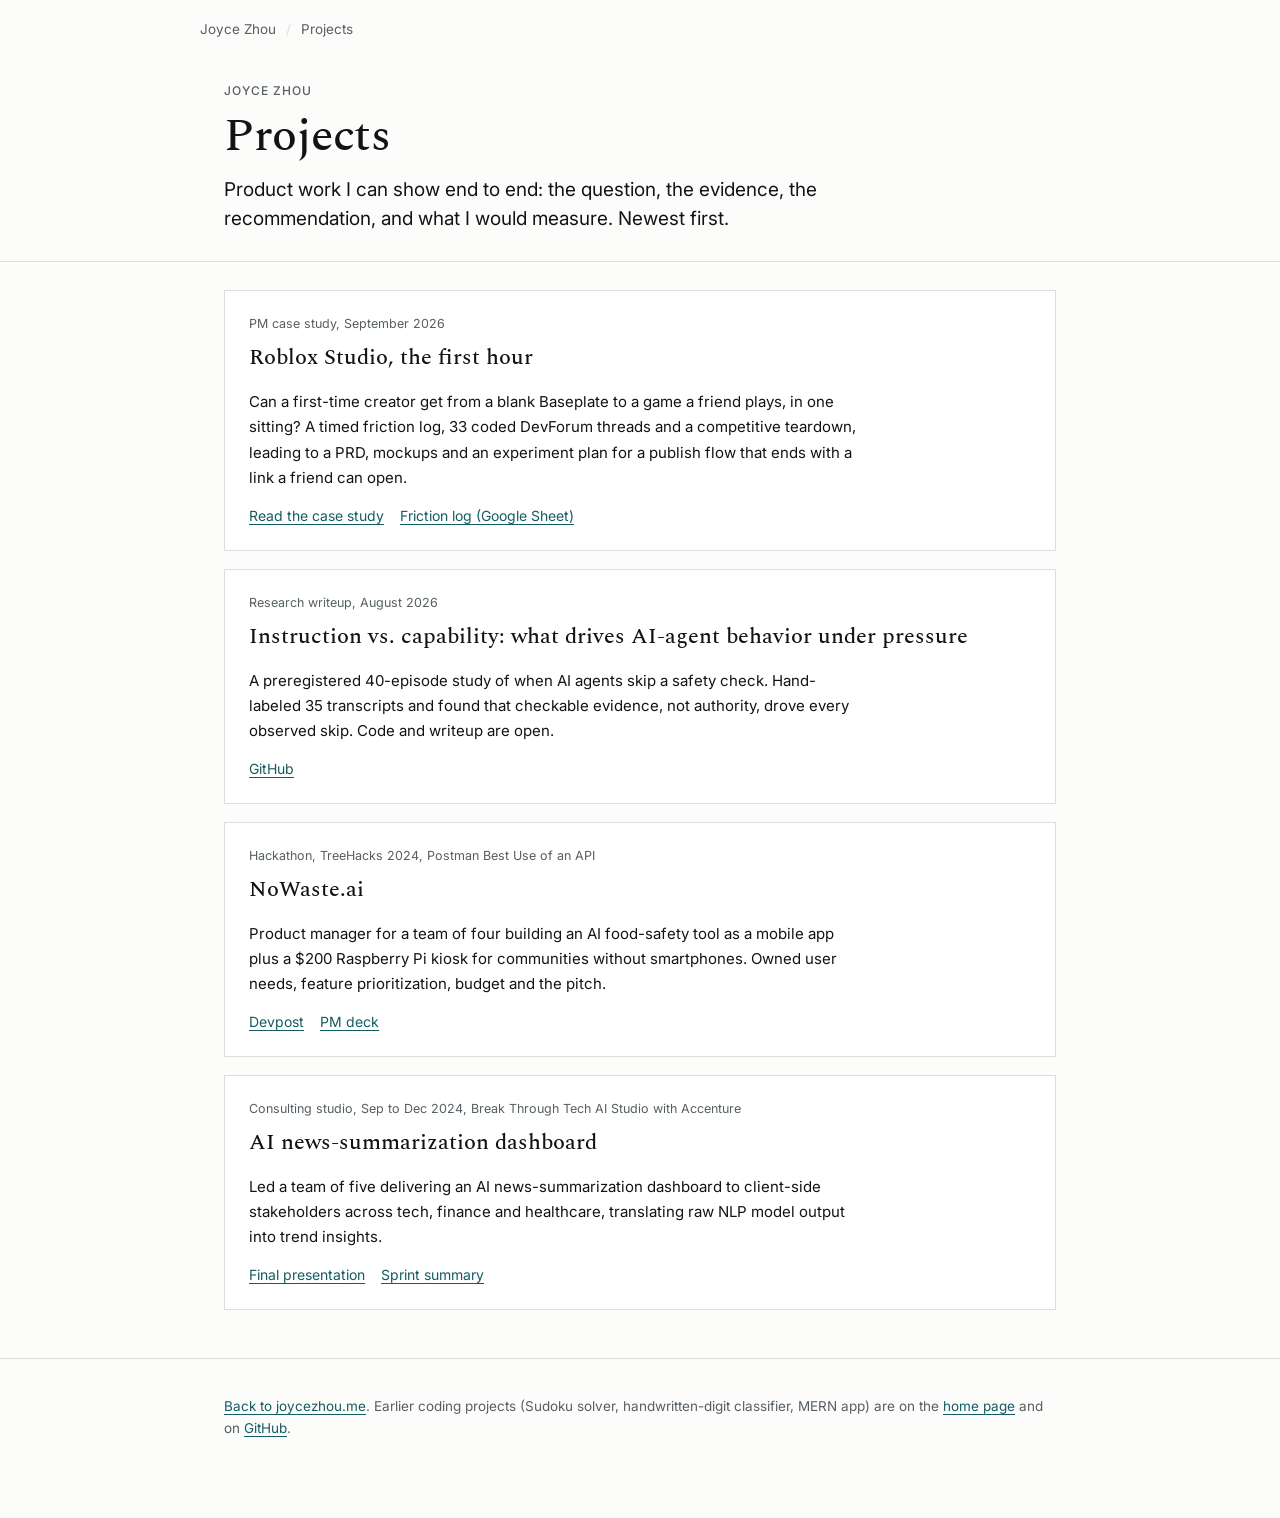
==== projects/index.html @ 83c252a3 "Add projects page and Roblox Studio first-hour case study" ====
<!DOCTYPE html>
<html lang="en">
<head>
<meta charset="utf-8">
<meta name="viewport" content="width=device-width, initial-scale=1">
<title>Projects — Joyce Zhou</title>
<meta name="description" content="Product case studies and selected projects by Joyce Zhou.">
<link rel="preconnect" href="https://fonts.googleapis.com">
<link rel="stylesheet" href="https://fonts.googleapis.com/css2?family=Spectral:wght@400;500;600&family=Inter:wght@400;500;600&family=IBM+Plex+Mono:wght@400;500&display=swap">
<link rel="stylesheet" href="case.css">
</head>
<body>

<div class="wrap crumbs"><a href="/">Joyce Zhou</a><span class="sep">/</span><span>Projects</span></div>

<header class="top">
  <div class="wrap">
    <div class="eyebrow">Joyce Zhou</div>
    <h1>Projects</h1>
    <p class="lede">Product work I can show end to end: the question, the evidence, the recommendation, and what I would measure. Newest first.</p>
  </div>
</header>

<main class="wrap">
  <div class="plist">

    <article class="pcard">
      <div class="k">PM case study, September 2026</div>
      <h3><a href="/projects/roblox-first-hour/">Roblox Studio, the first hour</a></h3>
      <p>Can a first-time creator get from a blank Baseplate to a game a friend plays, in one sitting? A timed friction log, 33 coded DevForum threads and a competitive teardown, leading to a PRD, mockups and an experiment plan for a publish flow that ends with a link a friend can open.</p>
      <div class="links"><a href="/projects/roblox-first-hour/">Read the case study</a><a href="https://docs.google.com/spreadsheets/d/19shdkZhoGck5UpMyfB0tXv_EFp6nd07WBsPz7BrB5BM/edit" target="_blank" rel="noopener">Friction log (Google Sheet)</a></div>
    </article>

    <article class="pcard">
      <div class="k">Research writeup, August 2026</div>
      <h3><a href="https://github.com/joycezhou66/instruction-vs-capability" target="_blank" rel="noopener">Instruction vs. capability: what drives AI-agent behavior under pressure</a></h3>
      <p>A preregistered 40-episode study of when AI agents skip a safety check. Hand-labeled 35 transcripts and found that checkable evidence, not authority, drove every observed skip. Code and writeup are open.</p>
      <div class="links"><a href="https://github.com/joycezhou66/instruction-vs-capability" target="_blank" rel="noopener">GitHub</a></div>
    </article>

    <article class="pcard">
      <div class="k">Hackathon, TreeHacks 2024, Postman Best Use of an API</div>
      <h3><a href="https://devpost.com/software/nowaste-ai" target="_blank" rel="noopener">NoWaste.ai</a></h3>
      <p>Product manager for a team of four building an AI food-safety tool as a mobile app plus a $200 Raspberry Pi kiosk for communities without smartphones. Owned user needs, feature prioritization, budget and the pitch.</p>
      <div class="links"><a href="https://devpost.com/software/nowaste-ai" target="_blank" rel="noopener">Devpost</a><a href="https://www.canva.com/design/DAF9JEwxwt4/CpUcKgNiGDjDeKiWDRBMqg/view" target="_blank" rel="noopener">PM deck</a></div>
    </article>

    <article class="pcard">
      <div class="k">Consulting studio, Sep to Dec 2024, Break Through Tech AI Studio with Accenture</div>
      <h3>AI news-summarization dashboard</h3>
      <p>Led a team of five delivering an AI news-summarization dashboard to client-side stakeholders across tech, finance and healthcare, translating raw NLP model output into trend insights.</p>
      <div class="links"><a href="https://docs.google.com/presentation/d/1aOW6CZmY8D61HK8WVwMbpdDTyWe80B4F/edit?usp=sharing" target="_blank" rel="noopener">Final presentation</a><a href="https://docs.google.com/document/d/1yJ7toQUigzN0sR0zv5uhSdlcvkMMKbwK_TTS98QN65o/edit?tab=t.0" target="_blank" rel="noopener">Sprint summary</a></div>
    </article>

  </div>
</main>

<footer><div class="wrap">
  <p><a href="/">Back to joycezhou.me</a>. Earlier coding projects (Sudoku solver, handwritten-digit classifier, MERN app) are on the <a href="/#building">home page</a> and on <a href="https://github.com/joycezhou66" target="_blank" rel="noopener">GitHub</a>.</p>
</div></footer>
</body>
</html>
---- projects/case.css ----
:root{
  --bg:#fcfcfb; --panel:#FFFFFF; --ink:#111417; --muted:#565f63; --rule:#dcdedc; --soft:#eff1f0;
  --accent:#145c63; --link:#145c63;
  --display:"Spectral",Georgia,serif; --body:"Inter",system-ui,-apple-system,sans-serif;
  --ok-bg:#E4F3E9; --ok-ink:#1E6A3A; --warn-bg:#FBF0D6; --warn-ink:#875800; --bad-bg:#FBE4E1; --bad-ink:#9B2B22;
}
*{box-sizing:border-box}
html{scroll-behavior:smooth}
body{margin:0;background:var(--bg);color:var(--ink);font:16.5px/1.68 var(--body);-webkit-font-smoothing:antialiased}
.mono{font-family:"IBM Plex Mono",ui-monospace,SFMono-Regular,Menlo,monospace;font-variant-numeric:tabular-nums}
a{color:var(--link);text-decoration:underline;text-decoration-thickness:1px;text-underline-offset:3px}
a:hover{text-decoration-thickness:2px}
a:focus-visible{outline:2px solid var(--accent);outline-offset:2px}
.wrap{max-width:880px;margin:0 auto;padding:0 24px}
.prose{max-width:68ch}
.crumbs{display:flex;gap:10px;align-items:center;padding:18px 0 0;font-size:13.5px;color:var(--muted)}
.crumbs a{color:var(--muted);text-decoration:none}
.crumbs a:hover{color:var(--ink)}
.crumbs span.sep{color:var(--rule)}
header.top{padding:40px 0 28px;border-bottom:1px solid var(--rule)}
.eyebrow{font-size:12px;letter-spacing:.08em;text-transform:uppercase;color:var(--muted);font-weight:500}
h1{font-family:var(--display);font-size:clamp(32px,4.8vw,46px);line-height:1.12;margin:10px 0 14px;font-weight:500;letter-spacing:-.01em;text-wrap:balance}
.lede{font-size:19px;line-height:1.5;max-width:62ch;margin:0}
.meta{display:flex;flex-wrap:wrap;gap:8px 28px;margin-top:22px;color:var(--muted);font-size:14px}
.meta b{color:var(--ink);font-weight:500}
nav.toc{position:sticky;top:0;background:var(--bg);border-bottom:1px solid var(--rule);z-index:5}
nav.toc .wrap{display:flex;gap:4px 22px;overflow-x:auto;padding-top:10px;padding-bottom:10px;font-size:13.5px}
nav.toc a{color:var(--muted);text-decoration:none;white-space:nowrap}
nav.toc a:hover{color:var(--ink)}
section{padding:52px 0 10px;border-bottom:1px solid var(--rule)}
section:last-of-type{border-bottom:0}
h2{font-family:var(--display);font-size:28px;line-height:1.2;margin:6px 0 18px;font-weight:500;letter-spacing:-.01em;text-wrap:balance}
h3{font-size:17px;margin:34px 0 8px;font-weight:600}
p{margin:0 0 14px}
.note{background:var(--soft);border-left:3px solid var(--accent);padding:12px 16px;margin:20px 0;font-size:15px;max-width:68ch}
.note p:last-child{margin:0}
.grid3{display:grid;grid-template-columns:repeat(3,1fr);gap:14px;margin:22px 0}
@media (max-width:640px){.grid3{grid-template-columns:1fr}}
.tile{background:var(--panel);border:1px solid var(--rule);padding:16px 18px}
.tile .k{font-size:12px;color:var(--muted);letter-spacing:.06em;text-transform:uppercase;font-weight:500}
.tile .v{font-size:30px;line-height:1.1;margin:6px 0 4px;font-weight:500}
.tile .s{font-size:13.5px;color:var(--muted);line-height:1.45}
.tablewrap{overflow-x:auto;margin:18px 0 8px}
table{border-collapse:collapse;width:100%;font-size:14.5px;background:var(--panel)}
th,td{text-align:left;vertical-align:top;padding:10px 12px;border-bottom:1px solid var(--rule)}
th{font-size:12px;letter-spacing:.06em;text-transform:uppercase;color:var(--muted);font-weight:500;background:var(--soft)}
td.n{color:var(--muted);width:2.5em}
td.t{white-space:nowrap}
.chip{display:inline-block;font-size:12.5px;font-weight:500;padding:2px 9px;border-radius:999px;white-space:nowrap}
.ok{background:var(--ok-bg);color:var(--ok-ink)} .warn{background:var(--warn-bg);color:var(--warn-ink)} .bad{background:var(--bad-bg);color:var(--bad-ink)}
.cap{font-size:13px;color:var(--muted);margin:8px 0 0;line-height:1.5}
figure{margin:22px 0}
figure img{display:block;width:100%;height:auto;border:1px solid var(--rule);background:var(--soft)}
figure figcaption{font-size:13px;color:var(--muted);margin-top:8px;line-height:1.5}
.figs2{display:grid;grid-template-columns:1fr 1fr;gap:18px}
@media (max-width:720px){.figs2{grid-template-columns:1fr}}
blockquote{margin:18px 0;padding:0 0 0 18px;border-left:2px solid var(--rule);font-family:var(--display);font-size:18px;line-height:1.5}
blockquote cite{display:block;font-style:normal;color:var(--muted);font-size:13.5px;margin-top:6px}
.bars{margin:18px 0 6px;display:grid;grid-template-columns:max-content 1fr max-content;gap:9px 14px;align-items:center;font-size:14.5px;max-width:720px}
.bars .bar{height:14px;background:var(--accent);border-radius:0 4px 4px 0}
.bars .val{color:var(--muted);font-size:13.5px}
.two{display:grid;grid-template-columns:1fr 1fr;gap:18px;margin:22px 0}
@media (max-width:720px){.two{grid-template-columns:1fr}}
.mock{background:var(--panel);border:1px solid var(--rule);overflow:hidden}
.mock .bar-top{display:flex;align-items:center;gap:10px;padding:9px 14px;border-bottom:1px solid var(--rule);font-size:12.5px;color:var(--muted);background:var(--soft)}
.mock .bar-top .dot{width:9px;height:9px;border-radius:50%;background:var(--rule)}
.mock .body{padding:16px 18px;font-size:14px;line-height:1.5}
.mock .ttl{font-weight:600;font-size:15px;margin:0 0 4px}
.mock .sub{color:var(--muted);font-size:13px;margin:0 0 14px}
.prog{border:1px solid var(--rule);padding:10px 12px;font-size:13px;margin:10px 0}
.prog .line{display:flex;justify-content:space-between;gap:10px;padding:4px 0}
.prog .line small{color:var(--muted)}
.prog .track{height:6px;background:var(--soft);border-radius:3px;margin:6px 0 2px;overflow:hidden}
.prog .track i{display:block;height:100%;width:62%;background:var(--accent)}
.btn{display:inline-block;padding:7px 14px;border-radius:6px;font-size:13.5px;font-weight:500;border:1px solid var(--rule);color:var(--ink);background:var(--panel)}
.btn.primary{background:var(--accent);color:#fff;border-color:var(--accent)}
.row{display:flex;gap:10px;align-items:center;flex-wrap:wrap;margin-top:12px}
.check{display:grid;grid-template-columns:22px 1fr;gap:10px;padding:10px 0;border-bottom:1px solid var(--rule);font-size:13.5px}
.check:last-child{border-bottom:0}
.check .ic{width:18px;height:18px;border-radius:50%;display:inline-grid;place-items:center;font-size:11px;font-weight:600;margin-top:2px}
.check .ic.ok{background:var(--ok-bg);color:var(--ok-ink)} .check .ic.warn{background:var(--warn-bg);color:var(--warn-ink)}
.check small{display:block;color:var(--muted);margin-top:2px}
.kv{display:grid;grid-template-columns:max-content 1fr;gap:8px 18px;font-size:15px;margin:14px 0}
.kv dt{color:var(--muted);margin:0}
.kv dd{margin:0}
ul.plain{padding-left:20px;margin:8px 0 14px}
ul.plain li{margin:0 0 8px}
.embed{border:1px solid var(--rule);background:var(--panel);margin:18px 0 6px}
.embed iframe{display:block;width:100%;height:560px;border:0}
footer{padding:36px 0 64px;color:var(--muted);font-size:13.5px;border-top:1px solid var(--rule)}
footer ol{padding-left:18px;margin:8px 0}
footer li{margin:0 0 5px;overflow-wrap:anywhere}
/* projects index */
.plist{display:grid;gap:18px;margin:28px 0 48px}
.pcard{display:grid;grid-template-columns:1fr;gap:6px;padding:22px 24px;background:var(--panel);border:1px solid var(--rule)}
.pcard h3{margin:0;font-size:22px;font-family:var(--display);font-weight:500}
.pcard h3 a{text-decoration:none;color:var(--ink)}
.pcard h3 a:hover{color:var(--accent)}
.pcard .k{font-size:12.5px;color:var(--muted)}
.pcard p{margin:6px 0 0;font-size:15px;max-width:68ch}
.pcard .links{display:flex;gap:16px;flex-wrap:wrap;font-size:14px;margin-top:8px}
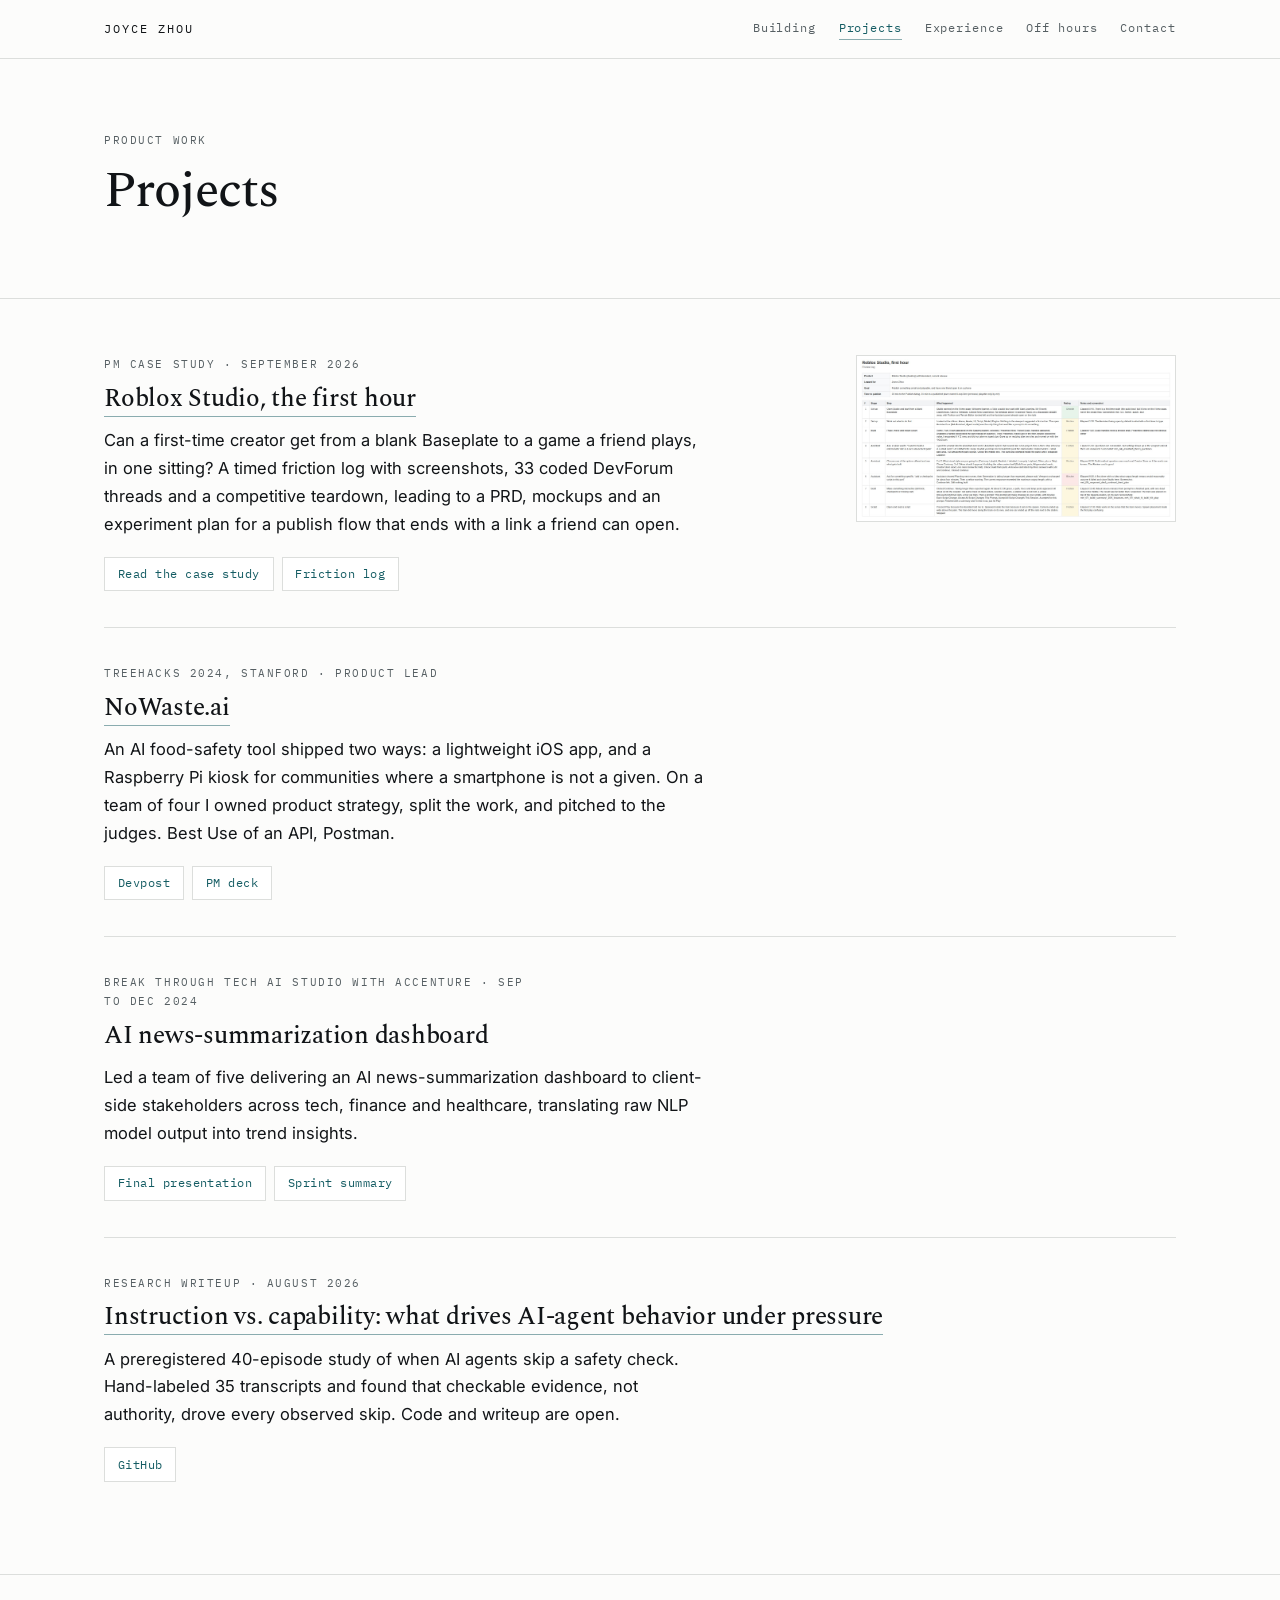
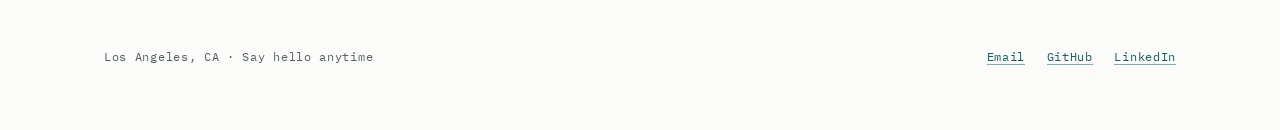
==== commit 83214c21: "Simplify case study typography and spacing" ====
--- a/projects/index.html
+++ b/projects/index.html
@@ -5,58 +5,95 @@
 <meta name="viewport" content="width=device-width, initial-scale=1">
 <title>Projects — Joyce Zhou</title>
 <meta name="description" content="Product case studies and selected projects by Joyce Zhou.">
+<meta name="theme-color" content="#fcfcfb">
 <link rel="preconnect" href="https://fonts.googleapis.com">
-<link rel="stylesheet" href="https://fonts.googleapis.com/css2?family=Spectral:wght@400;500;600&family=Inter:wght@400;500;600&family=IBM+Plex+Mono:wght@400;500&display=swap">
-<link rel="stylesheet" href="case.css">
+<link rel="preconnect" href="https://fonts.gstatic.com" crossorigin>
+<link href="https://fonts.googleapis.com/css2?family=Spectral:wght@400;500;600&family=Inter:wght@400;500;600&family=IBM+Plex+Mono:wght@400;500&display=swap" rel="stylesheet">
+<link rel="stylesheet" href="/projects/case.css">
 </head>
 <body>
 
-<div class="wrap crumbs"><a href="/">Joyce Zhou</a><span class="sep">/</span><span>Projects</span></div>
-
-<header class="top">
-  <div class="wrap">
-    <div class="eyebrow">Joyce Zhou</div>
-    <h1>Projects</h1>
-    <p class="lede">Product work I can show end to end: the question, the evidence, the recommendation, and what I would measure. Newest first.</p>
+<header class="masthead">
+  <div class="shell">
+    <a class="wordmark" href="/">Joyce Zhou</a>
+    <nav aria-label="Sections">
+      <a href="/#building">Building</a>
+      <a href="/projects/" class="here">Projects</a>
+      <a href="/#experience">Experience</a>
+      <a href="/#offhours">Off hours</a>
+      <a href="/#contact">Contact</a>
+    </nav>
   </div>
 </header>
 
-<main class="wrap">
-  <div class="plist">
+<main>
+  <section class="hero">
+    <div class="shell">
+      <p class="eyebrow">Product work</p>
+      <h1>Projects</h1>
+    </div>
+  </section>
 
-    <article class="pcard">
-      <div class="k">PM case study, September 2026</div>
-      <h3><a href="/projects/roblox-first-hour/">Roblox Studio, the first hour</a></h3>
-      <p>Can a first-time creator get from a blank Baseplate to a game a friend plays, in one sitting? A timed friction log, 33 coded DevForum threads and a competitive teardown, leading to a PRD, mockups and an experiment plan for a publish flow that ends with a link a friend can open.</p>
-      <div class="links"><a href="/projects/roblox-first-hour/">Read the case study</a><a href="https://docs.google.com/spreadsheets/d/19shdkZhoGck5UpMyfB0tXv_EFp6nd07WBsPz7BrB5BM/edit" target="_blank" rel="noopener">Friction log (Google Sheet)</a></div>
-    </article>
+  <section class="band">
+    <div class="shell">
 
-    <article class="pcard">
-      <div class="k">Research writeup, August 2026</div>
-      <h3><a href="https://github.com/joycezhou66/instruction-vs-capability" target="_blank" rel="noopener">Instruction vs. capability: what drives AI-agent behavior under pressure</a></h3>
-      <p>A preregistered 40-episode study of when AI agents skip a safety check. Hand-labeled 35 transcripts and found that checkable evidence, not authority, drove every observed skip. Code and writeup are open.</p>
-      <div class="links"><a href="https://github.com/joycezhou66/instruction-vs-capability" target="_blank" rel="noopener">GitHub</a></div>
-    </article>
+      <article class="entry">
+        <div>
+          <p class="eyebrow">PM case study &middot; September 2026</p>
+          <h3><a href="/projects/roblox-first-hour/">Roblox Studio, the first hour</a></h3>
+          <p>Can a first-time creator get from a blank Baseplate to a game a friend plays, in one sitting? A timed friction log with screenshots, 33 coded DevForum threads and a competitive teardown, leading to a PRD, mockups and an experiment plan for a publish flow that ends with a link a friend can open.</p>
+          <ul class="links"><li><a href="/projects/roblox-first-hour/">Read the case study</a></li><li><a href="https://docs.google.com/spreadsheets/d/19shdkZhoGck5UpMyfB0tXv_EFp6nd07WBsPz7BrB5BM/edit" target="_blank" rel="noopener">Friction log</a></li></ul>
+        </div>
+        <figure class="plate">
+          <div class="frame"><a href="/projects/roblox-first-hour/"><img src="/projects/roblox-first-hour/img/friction_log_preview.jpg?v=4" alt="The friction log: details block and the first eight timed rows" loading="lazy"></a></div>
+        </figure>
+      </article>
 
-    <article class="pcard">
-      <div class="k">Hackathon, TreeHacks 2024, Postman Best Use of an API</div>
-      <h3><a href="https://devpost.com/software/nowaste-ai" target="_blank" rel="noopener">NoWaste.ai</a></h3>
-      <p>Product manager for a team of four building an AI food-safety tool as a mobile app plus a $200 Raspberry Pi kiosk for communities without smartphones. Owned user needs, feature prioritization, budget and the pitch.</p>
-      <div class="links"><a href="https://devpost.com/software/nowaste-ai" target="_blank" rel="noopener">Devpost</a><a href="https://www.canva.com/design/DAF9JEwxwt4/CpUcKgNiGDjDeKiWDRBMqg/view" target="_blank" rel="noopener">PM deck</a></div>
-    </article>
+      <article class="entry">
+        <div>
+          <p class="eyebrow">TreeHacks 2024, Stanford &middot; Product lead</p>
+          <h3><a href="https://devpost.com/software/nowaste-ai" target="_blank" rel="noopener">NoWaste.ai</a></h3>
+          <p>An AI food-safety tool shipped two ways: a lightweight iOS app, and a Raspberry Pi kiosk for communities where a smartphone is not a given. On a team of four I owned product strategy, split the work, and pitched to the judges. Best Use of an API, Postman.</p>
+          <ul class="links"><li><a href="https://devpost.com/software/nowaste-ai" target="_blank" rel="noopener">Devpost</a></li><li><a href="https://www.canva.com/design/DAF9JEwxwt4/CpUcKgNiGDjDeKiWDRBMqg/view" target="_blank" rel="noopener">PM deck</a></li></ul>
+        </div>
+        <figure class="plate">
+          <div class="frame"><img src="https://joycezhou.me/images/swift.png" alt="Swift mockup of the NoWaste mobile app" loading="lazy" onerror="this.closest('figure').remove()"></div>
+        </figure>
+      </article>
 
-    <article class="pcard">
-      <div class="k">Consulting studio, Sep to Dec 2024, Break Through Tech AI Studio with Accenture</div>
-      <h3>AI news-summarization dashboard</h3>
-      <p>Led a team of five delivering an AI news-summarization dashboard to client-side stakeholders across tech, finance and healthcare, translating raw NLP model output into trend insights.</p>
-      <div class="links"><a href="https://docs.google.com/presentation/d/1aOW6CZmY8D61HK8WVwMbpdDTyWe80B4F/edit?usp=sharing" target="_blank" rel="noopener">Final presentation</a><a href="https://docs.google.com/document/d/1yJ7toQUigzN0sR0zv5uhSdlcvkMMKbwK_TTS98QN65o/edit?tab=t.0" target="_blank" rel="noopener">Sprint summary</a></div>
-    </article>
+      <article class="entry noplate">
+        <div>
+          <p class="eyebrow">Break Through Tech AI Studio with Accenture &middot; Sep to Dec 2024</p>
+          <h3>AI news-summarization dashboard</h3>
+          <p>Led a team of five delivering an AI news-summarization dashboard to client-side stakeholders across tech, finance and healthcare, translating raw NLP model output into trend insights.</p>
+          <ul class="links"><li><a href="https://docs.google.com/presentation/d/1aOW6CZmY8D61HK8WVwMbpdDTyWe80B4F/edit?usp=sharing" target="_blank" rel="noopener">Final presentation</a></li><li><a href="https://docs.google.com/document/d/1yJ7toQUigzN0sR0zv5uhSdlcvkMMKbwK_TTS98QN65o/edit?tab=t.0" target="_blank" rel="noopener">Sprint summary</a></li></ul>
+        </div>
+      </article>
 
-  </div>
+      <article class="entry noplate">
+        <div>
+          <p class="eyebrow">Research writeup &middot; August 2026</p>
+          <h3><a href="https://github.com/joycezhou66/instruction-vs-capability" target="_blank" rel="noopener">Instruction vs. capability: what drives AI-agent behavior under pressure</a></h3>
+          <p>A preregistered 40-episode study of when AI agents skip a safety check. Hand-labeled 35 transcripts and found that checkable evidence, not authority, drove every observed skip. Code and writeup are open.</p>
+          <ul class="links"><li><a href="https://github.com/joycezhou66/instruction-vs-capability" target="_blank" rel="noopener">GitHub</a></li></ul>
+        </div>
+      </article>
+
+    </div>
+  </section>
 </main>
 
-<footer><div class="wrap">
-  <p><a href="/">Back to joycezhou.me</a>. Earlier coding projects (Sudoku solver, handwritten-digit classifier, MERN app) are on the <a href="/#building">home page</a> and on <a href="https://github.com/joycezhou66" target="_blank" rel="noopener">GitHub</a>.</p>
-</div></footer>
+<footer class="colophon" id="contact">
+  <div class="shell">
+    <div class="row2">
+      <span>Los Angeles, CA &middot; Say hello anytime</span>
+      <ul>
+        <li><a href="mailto:jezhou@usc.edu">Email</a></li>
+        <li><a href="https://github.com/joycezhou66">GitHub</a></li>
+        <li><a href="https://www.linkedin.com/in/joycezhou22/">LinkedIn</a></li>
+      </ul>
+    </div>
+  </div>
+</footer>
 </body>
 </html>
--- a/projects/case.css
+++ b/projects/case.css
@@ -1,101 +1,140 @@
 :root{
-  --bg:#fcfcfb; --panel:#FFFFFF; --ink:#111417; --muted:#565f63; --rule:#dcdedc; --soft:#eff1f0;
-  --accent:#145c63; --link:#145c63;
-  --display:"Spectral",Georgia,serif; --body:"Inter",system-ui,-apple-system,sans-serif;
-  --ok-bg:#E4F3E9; --ok-ink:#1E6A3A; --warn-bg:#FBF0D6; --warn-ink:#875800; --bad-bg:#FBE4E1; --bad-ink:#9B2B22;
+  --ink:#111417; --ink-soft:#565f63; --paper:#fcfcfb; --wash:#eff1f0;
+  --accent:#145c63; --accent-soft:#8aacaf; --rule:#dcdedc;
+  --display:"Spectral",Georgia,serif; --body:"Inter",system-ui,-apple-system,sans-serif; --mono:"IBM Plex Mono",ui-monospace,SFMono-Regular,monospace;
+  --ok:#1E6A3A; --warn:#875800; --bad:#9B2B22;
 }
-*{box-sizing:border-box}
-html{scroll-behavior:smooth}
-body{margin:0;background:var(--bg);color:var(--ink);font:16.5px/1.68 var(--body);-webkit-font-smoothing:antialiased}
-.mono{font-family:"IBM Plex Mono",ui-monospace,SFMono-Regular,Menlo,monospace;font-variant-numeric:tabular-nums}
-a{color:var(--link);text-decoration:underline;text-decoration-thickness:1px;text-underline-offset:3px}
-a:hover{text-decoration-thickness:2px}
-a:focus-visible{outline:2px solid var(--accent);outline-offset:2px}
-.wrap{max-width:880px;margin:0 auto;padding:0 24px}
-.prose{max-width:68ch}
-.crumbs{display:flex;gap:10px;align-items:center;padding:18px 0 0;font-size:13.5px;color:var(--muted)}
-.crumbs a{color:var(--muted);text-decoration:none}
-.crumbs a:hover{color:var(--ink)}
-.crumbs span.sep{color:var(--rule)}
-header.top{padding:40px 0 28px;border-bottom:1px solid var(--rule)}
-.eyebrow{font-size:12px;letter-spacing:.08em;text-transform:uppercase;color:var(--muted);font-weight:500}
-h1{font-family:var(--display);font-size:clamp(32px,4.8vw,46px);line-height:1.12;margin:10px 0 14px;font-weight:500;letter-spacing:-.01em;text-wrap:balance}
-.lede{font-size:19px;line-height:1.5;max-width:62ch;margin:0}
-.meta{display:flex;flex-wrap:wrap;gap:8px 28px;margin-top:22px;color:var(--muted);font-size:14px}
-.meta b{color:var(--ink);font-weight:500}
-nav.toc{position:sticky;top:0;background:var(--bg);border-bottom:1px solid var(--rule);z-index:5}
-nav.toc .wrap{display:flex;gap:4px 22px;overflow-x:auto;padding-top:10px;padding-bottom:10px;font-size:13.5px}
-nav.toc a{color:var(--muted);text-decoration:none;white-space:nowrap}
-nav.toc a:hover{color:var(--ink)}
-section{padding:52px 0 10px;border-bottom:1px solid var(--rule)}
-section:last-of-type{border-bottom:0}
-h2{font-family:var(--display);font-size:28px;line-height:1.2;margin:6px 0 18px;font-weight:500;letter-spacing:-.01em;text-wrap:balance}
-h3{font-size:17px;margin:34px 0 8px;font-weight:600}
-p{margin:0 0 14px}
-.note{background:var(--soft);border-left:3px solid var(--accent);padding:12px 16px;margin:20px 0;font-size:15px;max-width:68ch}
-.note p:last-child{margin:0}
-.grid3{display:grid;grid-template-columns:repeat(3,1fr);gap:14px;margin:22px 0}
-@media (max-width:640px){.grid3{grid-template-columns:1fr}}
-.tile{background:var(--panel);border:1px solid var(--rule);padding:16px 18px}
-.tile .k{font-size:12px;color:var(--muted);letter-spacing:.06em;text-transform:uppercase;font-weight:500}
-.tile .v{font-size:30px;line-height:1.1;margin:6px 0 4px;font-weight:500}
-.tile .s{font-size:13.5px;color:var(--muted);line-height:1.45}
-.tablewrap{overflow-x:auto;margin:18px 0 8px}
-table{border-collapse:collapse;width:100%;font-size:14.5px;background:var(--panel)}
-th,td{text-align:left;vertical-align:top;padding:10px 12px;border-bottom:1px solid var(--rule)}
-th{font-size:12px;letter-spacing:.06em;text-transform:uppercase;color:var(--muted);font-weight:500;background:var(--soft)}
-td.n{color:var(--muted);width:2.5em}
-td.t{white-space:nowrap}
-.chip{display:inline-block;font-size:12.5px;font-weight:500;padding:2px 9px;border-radius:999px;white-space:nowrap}
-.ok{background:var(--ok-bg);color:var(--ok-ink)} .warn{background:var(--warn-bg);color:var(--warn-ink)} .bad{background:var(--bad-bg);color:var(--bad-ink)}
-.cap{font-size:13px;color:var(--muted);margin:8px 0 0;line-height:1.5}
-figure{margin:22px 0}
-figure img{display:block;width:100%;height:auto;border:1px solid var(--rule);background:var(--soft)}
-figure figcaption{font-size:13px;color:var(--muted);margin-top:8px;line-height:1.5}
-.figs2{display:grid;grid-template-columns:1fr 1fr;gap:18px}
-@media (max-width:720px){.figs2{grid-template-columns:1fr}}
-blockquote{margin:18px 0;padding:0 0 0 18px;border-left:2px solid var(--rule);font-family:var(--display);font-size:18px;line-height:1.5}
-blockquote cite{display:block;font-style:normal;color:var(--muted);font-size:13.5px;margin-top:6px}
-.bars{margin:18px 0 6px;display:grid;grid-template-columns:max-content 1fr max-content;gap:9px 14px;align-items:center;font-size:14.5px;max-width:720px}
-.bars .bar{height:14px;background:var(--accent);border-radius:0 4px 4px 0}
-.bars .val{color:var(--muted);font-size:13.5px}
-.two{display:grid;grid-template-columns:1fr 1fr;gap:18px;margin:22px 0}
+*,*::before,*::after{box-sizing:border-box}
+html{-webkit-text-size-adjust:100%;scroll-behavior:smooth}
+@media (prefers-reduced-motion:reduce){html{scroll-behavior:auto}}
+body{margin:0;background:var(--paper);color:var(--ink);font-family:var(--body);font-size:16.5px;line-height:1.68;-webkit-font-smoothing:antialiased}
+img{display:block;max-width:100%}
+a{color:inherit}
+a:focus-visible{outline:2px solid var(--accent);outline-offset:3px;border-radius:2px}
+.shell{max-width:70rem;margin:0 auto;padding:0 1.5rem}
+.text{max-width:62ch}
+.text a,.prose a{color:var(--accent);text-decoration:none;border-bottom:1px solid var(--accent-soft)}
+.text a:hover,.prose a:hover{color:var(--ink)}
+.mono{font-family:var(--mono);font-variant-numeric:tabular-nums}
+
+/* masthead, same as home */
+.masthead{position:sticky;top:0;z-index:20;background:rgba(252,252,251,.88);backdrop-filter:blur(10px);border-bottom:1px solid var(--rule)}
+.masthead .shell{display:flex;flex-wrap:wrap;gap:.75rem 2rem;align-items:center;justify-content:space-between;padding-top:1.1rem;padding-bottom:1.1rem}
+.wordmark{font-family:var(--mono);font-size:.76rem;letter-spacing:.16em;text-transform:uppercase;text-decoration:none;color:var(--ink)}
+.masthead nav{display:flex;flex-wrap:wrap;gap:1.4rem;font-family:var(--mono);font-size:.74rem;letter-spacing:.08em}
+.masthead nav a{color:var(--ink-soft);text-decoration:none;padding-bottom:2px;border-bottom:1px solid transparent;transition:color .18s ease,border-color .18s ease}
+.masthead nav a:hover,.masthead nav a.here{color:var(--accent);border-bottom-color:var(--accent-soft)}
+
+/* hero */
+.hero{padding:4.5rem 0 3.5rem}
+.eyebrow{font-family:var(--mono);font-size:.7rem;letter-spacing:.14em;text-transform:uppercase;color:var(--ink-soft);margin:0 0 .9rem}
+.hero h1{font-family:var(--display);font-weight:500;font-size:clamp(2rem,4.6vw,3.1rem);line-height:1.12;letter-spacing:-.02em;margin:0 0 1.4rem;max-width:26ch}
+.hero .lede{max-width:58ch;margin:0 0 1.6rem;font-size:1.06rem}
+.meta{display:flex;flex-wrap:wrap;gap:.5rem 2rem;font-family:var(--mono);font-size:.74rem;letter-spacing:.06em;color:var(--ink-soft)}
+.contents{margin-top:2.4rem;display:flex;flex-wrap:wrap;gap:.5rem}
+.contents a{font-family:var(--mono);font-size:.74rem;letter-spacing:.04em;text-decoration:none;color:var(--accent);border:1px solid var(--rule);background:#fff;padding:.4rem .8rem;transition:border-color .18s ease}
+.contents a:hover{border-color:var(--accent)}
+
+/* bands */
+.band{border-top:1px solid var(--rule);padding:3.5rem 0}
+.band.tint{background:var(--wash)}
+.band-head{font-family:var(--mono);font-size:.71rem;letter-spacing:.18em;text-transform:uppercase;color:var(--accent);margin:0 0 1.6rem;display:flex;align-items:center;gap:1rem}
+.band-head::after{content:"";flex:1;height:1px;background:var(--rule)}
+h2{font-family:var(--display);font-weight:500;font-size:1.75rem;line-height:1.25;letter-spacing:-.01em;margin:0 0 1.4rem;max-width:30ch}
+h3{font-family:var(--body);font-weight:600;font-size:1rem;margin:2.2rem 0 .6rem}
+p{margin:0 0 .95rem}
+.note{border-left:2px solid var(--accent-soft);padding:.2rem 0 .2rem 1.1rem;margin:1.6rem 0;color:var(--ink-soft);font-size:.97rem;max-width:62ch}
+.note p{margin:0}
+
+/* figures, key numbers */
+.figures{display:grid;grid-template-columns:repeat(3,1fr);gap:0 2.5rem;margin:2rem 0 2.4rem;border-top:1px solid var(--rule)}
+@media (max-width:640px){.figures{grid-template-columns:1fr}}
+.figures div{padding:1.1rem 0 .4rem}
+.figures .k{font-family:var(--mono);font-size:.7rem;letter-spacing:.14em;text-transform:uppercase;color:var(--ink-soft)}
+.figures .v{font-family:var(--display);font-size:2rem;line-height:1.1;margin:.35rem 0 .3rem;font-weight:500}
+.figures .s{font-size:.9rem;color:var(--ink-soft);line-height:1.5;max-width:32ch}
+
+/* tables */
+.tablewrap{overflow-x:auto;margin:1.6rem 0 .6rem}
+table{border-collapse:collapse;width:100%;font-size:.93rem;line-height:1.55}
+th,td{text-align:left;vertical-align:top;padding:.7rem .8rem .7rem 0;border-bottom:1px solid var(--rule)}
+th{font-family:var(--mono);font-size:.68rem;letter-spacing:.14em;text-transform:uppercase;color:var(--ink-soft);font-weight:500;border-bottom-color:var(--ink)}
+td.n{color:var(--ink-soft);width:2.2em;font-family:var(--mono);font-size:.85rem}
+td.t{white-space:nowrap;font-family:var(--mono);font-size:.85rem}
+td.step{font-weight:600;min-width:11em}
+.chip{font-family:var(--mono);font-size:.68rem;letter-spacing:.1em;text-transform:uppercase;white-space:nowrap}
+.ok{color:var(--ok)} .warn{color:var(--warn)} .bad{color:var(--bad)}
+.cap{font-size:.86rem;color:var(--ink-soft);margin:.6rem 0 0;line-height:1.55;max-width:70ch}
+
+/* plates, same as home */
+figure.plate{margin:0}
+figure.plate .frame{position:relative;background:var(--wash);border:1px solid var(--rule);overflow:hidden}
+figure.plate .frame img{width:100%;height:auto}
+figure.plate figcaption{margin-top:.6rem;font-size:.86rem;color:var(--ink-soft);line-height:1.5}
+figure.plate figcaption b{display:block;font-family:var(--mono);font-size:.68rem;letter-spacing:.14em;text-transform:uppercase;color:var(--ink);font-weight:500;margin-bottom:.15rem}
+.plates{display:grid;grid-template-columns:1fr 1fr;gap:2rem 2.5rem;margin:2.2rem 0}
+@media (max-width:720px){.plates{grid-template-columns:1fr}}
+
+blockquote{margin:1.6rem 0;padding:0 0 0 1.1rem;border-left:2px solid var(--rule);font-family:var(--display);font-size:1.15rem;line-height:1.5;max-width:60ch}
+blockquote cite{display:block;font-style:normal;font-family:var(--mono);font-size:.72rem;letter-spacing:.06em;color:var(--ink-soft);margin-top:.5rem}
+
+.bars{margin:1.6rem 0 .4rem;display:grid;grid-template-columns:max-content 1fr max-content;gap:.55rem 1rem;align-items:center;font-size:.93rem;max-width:44rem}
+.bars .bar{height:10px;background:var(--accent)}
+.bars .val{font-family:var(--mono);font-size:.82rem;color:var(--ink-soft)}
+
+/* mockups */
+.two{display:grid;grid-template-columns:1fr 1fr;gap:2.5rem;margin:2rem 0}
 @media (max-width:720px){.two{grid-template-columns:1fr}}
-.mock{background:var(--panel);border:1px solid var(--rule);overflow:hidden}
-.mock .bar-top{display:flex;align-items:center;gap:10px;padding:9px 14px;border-bottom:1px solid var(--rule);font-size:12.5px;color:var(--muted);background:var(--soft)}
-.mock .bar-top .dot{width:9px;height:9px;border-radius:50%;background:var(--rule)}
-.mock .body{padding:16px 18px;font-size:14px;line-height:1.5}
-.mock .ttl{font-weight:600;font-size:15px;margin:0 0 4px}
-.mock .sub{color:var(--muted);font-size:13px;margin:0 0 14px}
-.prog{border:1px solid var(--rule);padding:10px 12px;font-size:13px;margin:10px 0}
-.prog .line{display:flex;justify-content:space-between;gap:10px;padding:4px 0}
-.prog .line small{color:var(--muted)}
-.prog .track{height:6px;background:var(--soft);border-radius:3px;margin:6px 0 2px;overflow:hidden}
+.mock{background:#fff;border:1px solid var(--rule)}
+.mock .bar-top{display:flex;align-items:center;gap:.6rem;padding:.55rem .9rem;border-bottom:1px solid var(--rule);font-family:var(--mono);font-size:.7rem;letter-spacing:.08em;color:var(--ink-soft);background:var(--wash)}
+.mock .bar-top .dot{width:8px;height:8px;border-radius:50%;background:var(--rule)}
+.mock .body{padding:1rem 1.1rem;font-size:.9rem;line-height:1.5}
+.mock .ttl{font-weight:600;font-size:.98rem;margin:0 0 .25rem}
+.mock .sub{color:var(--ink-soft);font-size:.86rem;margin:0 0 .9rem}
+.prog{border:1px solid var(--rule);padding:.6rem .8rem;font-size:.86rem;margin:.6rem 0}
+.prog .line{display:flex;justify-content:space-between;gap:.6rem;padding:.2rem 0}
+.prog .line small{color:var(--ink-soft);font-family:var(--mono);font-size:.7rem;letter-spacing:.06em}
+.prog .track{height:5px;background:var(--wash);margin:.4rem 0 .1rem;overflow:hidden}
 .prog .track i{display:block;height:100%;width:62%;background:var(--accent)}
-.btn{display:inline-block;padding:7px 14px;border-radius:6px;font-size:13.5px;font-weight:500;border:1px solid var(--rule);color:var(--ink);background:var(--panel)}
+.btn{display:inline-block;padding:.4rem .85rem;font-family:var(--mono);font-size:.74rem;letter-spacing:.04em;border:1px solid var(--rule);color:var(--ink);background:#fff}
 .btn.primary{background:var(--accent);color:#fff;border-color:var(--accent)}
-.row{display:flex;gap:10px;align-items:center;flex-wrap:wrap;margin-top:12px}
-.check{display:grid;grid-template-columns:22px 1fr;gap:10px;padding:10px 0;border-bottom:1px solid var(--rule);font-size:13.5px}
+.row{display:flex;gap:.6rem;align-items:center;flex-wrap:wrap;margin-top:.8rem}
+.check{display:grid;grid-template-columns:20px 1fr;gap:.6rem;padding:.6rem 0;border-bottom:1px solid var(--rule);font-size:.88rem}
 .check:last-child{border-bottom:0}
-.check .ic{width:18px;height:18px;border-radius:50%;display:inline-grid;place-items:center;font-size:11px;font-weight:600;margin-top:2px}
-.check .ic.ok{background:var(--ok-bg);color:var(--ok-ink)} .check .ic.warn{background:var(--warn-bg);color:var(--warn-ink)}
-.check small{display:block;color:var(--muted);margin-top:2px}
-.kv{display:grid;grid-template-columns:max-content 1fr;gap:8px 18px;font-size:15px;margin:14px 0}
-.kv dt{color:var(--muted);margin:0}
+.check .ic{width:16px;height:16px;border-radius:50%;display:inline-grid;place-items:center;font-size:10px;font-weight:600;margin-top:3px;border:1px solid currentColor}
+.check .ic.ok{color:var(--ok)} .check .ic.warn{color:var(--warn)}
+.check small{display:block;color:var(--ink-soft);margin-top:.1rem}
+.check a{color:var(--accent)}
+
+.kv{display:grid;grid-template-columns:max-content 1fr;gap:.5rem 1.4rem;font-size:.95rem;margin:.8rem 0 1.2rem;max-width:66ch}
+.kv dt{font-family:var(--mono);font-size:.7rem;letter-spacing:.12em;text-transform:uppercase;color:var(--ink-soft);margin:0;padding-top:.25rem}
 .kv dd{margin:0}
-ul.plain{padding-left:20px;margin:8px 0 14px}
-ul.plain li{margin:0 0 8px}
-.embed{border:1px solid var(--rule);background:var(--panel);margin:18px 0 6px}
+ul.plain{padding-left:1.1rem;margin:.4rem 0 1rem;max-width:62ch}
+ul.plain li{margin:0 0 .5rem}
+.embed{border:1px solid var(--rule);background:#fff;margin:1.2rem 0 .4rem}
 .embed iframe{display:block;width:100%;height:560px;border:0}
-footer{padding:36px 0 64px;color:var(--muted);font-size:13.5px;border-top:1px solid var(--rule)}
-footer ol{padding-left:18px;margin:8px 0}
-footer li{margin:0 0 5px;overflow-wrap:anywhere}
-/* projects index */
-.plist{display:grid;gap:18px;margin:28px 0 48px}
-.pcard{display:grid;grid-template-columns:1fr;gap:6px;padding:22px 24px;background:var(--panel);border:1px solid var(--rule)}
-.pcard h3{margin:0;font-size:22px;font-family:var(--display);font-weight:500}
-.pcard h3 a{text-decoration:none;color:var(--ink)}
-.pcard h3 a:hover{color:var(--accent)}
-.pcard .k{font-size:12.5px;color:var(--muted)}
-.pcard p{margin:6px 0 0;font-size:15px;max-width:68ch}
-.pcard .links{display:flex;gap:16px;flex-wrap:wrap;font-size:14px;margin-top:8px}
+
+/* colophon */
+.colophon{border-top:1px solid var(--rule);padding:3rem 0 4rem}
+.colophon .sources{font-size:.86rem;color:var(--ink-soft);line-height:1.55;max-width:72ch}
+.colophon .sources ol{padding-left:1.2rem;margin:.6rem 0 1.4rem}
+.colophon .sources li{margin:0 0 .35rem;overflow-wrap:anywhere}
+.colophon .sources a{color:var(--accent);text-decoration:none;border-bottom:1px solid var(--accent-soft)}
+.colophon .row2{display:flex;flex-wrap:wrap;gap:1.25rem 2rem;justify-content:space-between;align-items:baseline;font-family:var(--mono);font-size:.72rem;letter-spacing:.06em;color:var(--ink-soft);margin-top:1.5rem}
+.colophon .row2 ul{display:flex;flex-wrap:wrap;gap:1.35rem;list-style:none;padding:0;margin:0}
+.colophon .row2 a{color:var(--accent);text-decoration:none;border-bottom:1px solid var(--accent-soft)}
+
+/* projects index, same entry pattern as home */
+.entry{display:grid;grid-template-columns:minmax(0,1fr) minmax(0,20rem);gap:2.5rem 3rem;align-items:start;padding:2.25rem 0;border-top:1px solid var(--rule)}
+.entry:first-of-type{border-top:none;padding-top:0}
+.entry.noplate{grid-template-columns:minmax(0,1fr)}
+.entry h3{font-family:var(--display);font-size:1.55rem;font-weight:500;line-height:1.28;margin:0 0 .8rem;letter-spacing:-.01em}
+.entry h3 a{text-decoration:none;background-image:linear-gradient(var(--accent-soft),var(--accent-soft));background-size:100% 1px;background-repeat:no-repeat;background-position:0 100%;transition:color .18s ease}
+.entry h3 a:hover{color:var(--accent)}
+.entry p{margin:0 0 .95rem;max-width:60ch}
+.entry p:last-child{margin-bottom:0}
+.entry .eyebrow{margin-bottom:.55rem}
+.links{display:flex;flex-wrap:wrap;gap:.5rem;list-style:none;padding:0;margin:1.15rem 0 0}
+.links a{display:inline-block;font-family:var(--mono);font-size:.74rem;letter-spacing:.04em;text-decoration:none;color:var(--accent);border:1px solid var(--rule);background:#fff;padding:.4rem .8rem;transition:border-color .18s ease}
+.links a:hover{border-color:var(--accent)}
+@media (max-width:720px){.entry{grid-template-columns:1fr;gap:1.75rem}}
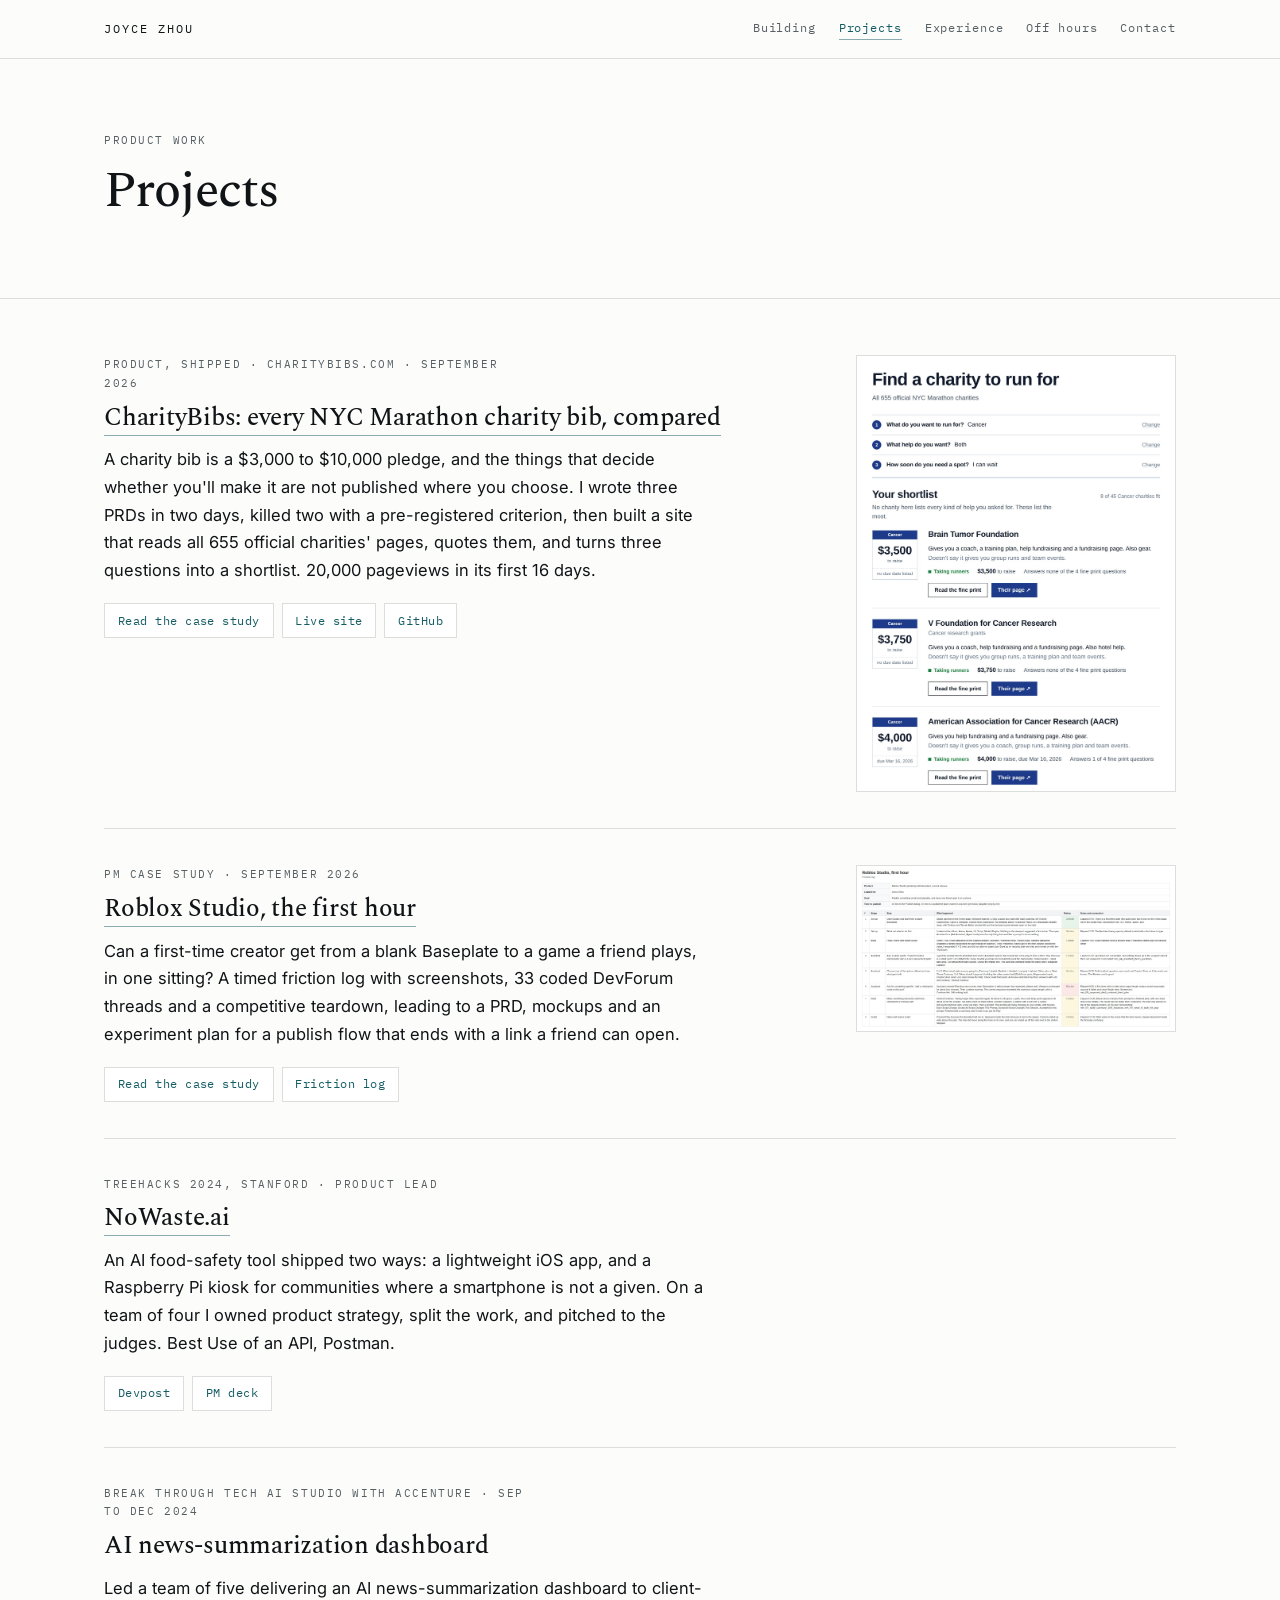
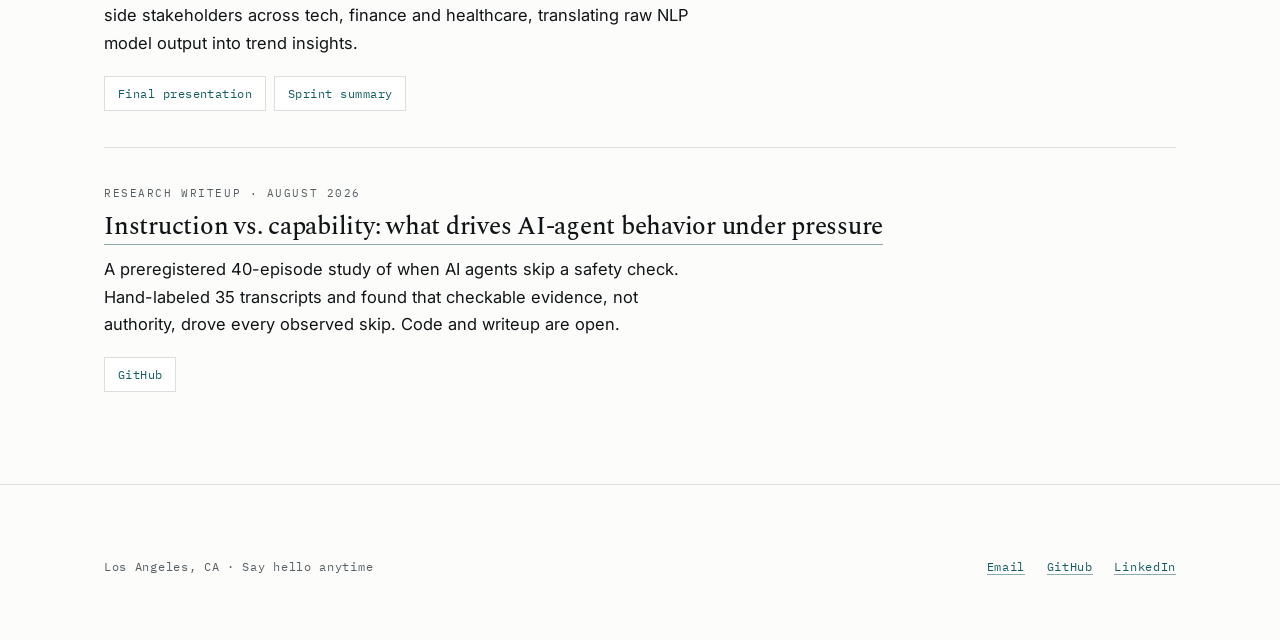
==== commit 9c0a7cdd: "Add CharityBibs case study and put it first in projects - projects/charitybibs/: problem, three PRD " ====
--- a/projects/index.html
+++ b/projects/index.html
@@ -9,7 +9,7 @@
 <link rel="preconnect" href="https://fonts.googleapis.com">
 <link rel="preconnect" href="https://fonts.gstatic.com" crossorigin>
 <link href="https://fonts.googleapis.com/css2?family=Spectral:wght@400;500;600&family=Inter:wght@400;500;600&family=IBM+Plex+Mono:wght@400;500&display=swap" rel="stylesheet">
-<link rel="stylesheet" href="/projects/case.css">
+<link rel="stylesheet" href="/projects/case.css?v=2">
 </head>
 <body>
 
@@ -36,6 +36,18 @@
 
   <section class="band">
     <div class="shell">
+
+      <article class="entry">
+        <div>
+          <p class="eyebrow">Product, shipped &middot; charitybibs.com &middot; September 2026</p>
+          <h3><a href="/projects/charitybibs/">CharityBibs: every NYC Marathon charity bib, compared</a></h3>
+          <p>A charity bib is a $3,000 to $10,000 pledge, and the things that decide whether you'll make it are not published where you choose. I wrote three PRDs in two days, killed two with a pre-registered criterion, then built a site that reads all 655 official charities' pages, quotes them, and turns three questions into a shortlist. 20,000 pageviews in its first 16 days.</p>
+          <ul class="links"><li><a href="/projects/charitybibs/">Read the case study</a></li><li><a href="https://charitybibs.com" target="_blank" rel="noopener">Live site</a></li><li><a href="https://github.com/joycezhou66/charitybibs" target="_blank" rel="noopener">GitHub</a></li></ul>
+        </div>
+        <figure class="plate">
+          <div class="frame"><a href="/projects/charitybibs/"><img src="/projects/charitybibs/img/shortlist.jpg" alt="charitybibs.com: three answered questions and a shortlist of cancer charities with minimums and what each gives you" loading="lazy"></a></div>
+        </figure>
+      </article>
 
       <article class="entry">
         <div>
